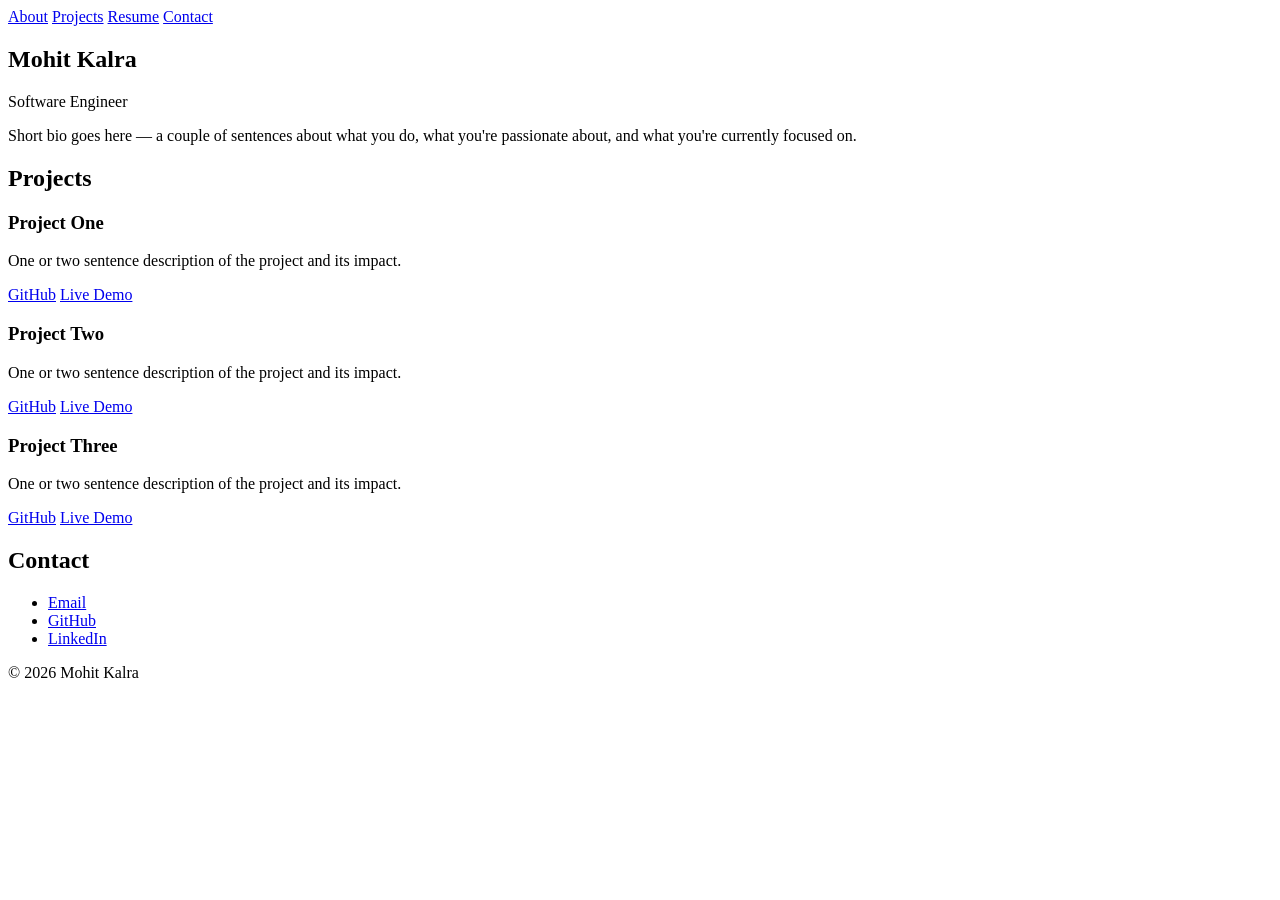
==== index.html @ 7cf1a1e3 "Initial website" ====
<!doctype html>
<html lang="en">
<head>
<meta charset="UTF-8" />
<meta name="viewport" content="width=device-width, initial-scale=1.0" />
<title>Mohit Kalra</title>
<meta name="description" content="Mohit Kalra — Software Engineer" />
<link rel="stylesheet" href="style.css" />
</head>
<body>
<header class="site-header">
  <nav>
    <a href="#about">About</a>
    <a href="#projects">Projects</a>
    <a href="resume.pdf" target="_blank" rel="noopener">Resume</a>
    <a href="#contact">Contact</a>
  </nav>
</header>

<main>
  <section id="about" class="hero">
    <h1>Mohit Kalra</h1>
    <p class="tagline">Software Engineer</p>
    <p class="bio">
      Short bio goes here — a couple of sentences about what you do,
      what you're passionate about, and what you're currently focused on.
    </p>
  </section>

  <section id="projects">
    <h2>Projects</h2>
    <div class="project-grid">
      <article class="project-card">
        <h3>Project One</h3>
        <p>One or two sentence description of the project and its impact.</p>
        <div class="project-links">
          <a href="#" target="_blank" rel="noopener">GitHub</a>
          <a href="#" target="_blank" rel="noopener">Live Demo</a>
        </div>
      </article>
      <article class="project-card">
        <h3>Project Two</h3>
        <p>One or two sentence description of the project and its impact.</p>
        <div class="project-links">
          <a href="#" target="_blank" rel="noopener">GitHub</a>
          <a href="#" target="_blank" rel="noopener">Live Demo</a>
        </div>
      </article>
      <article class="project-card">
        <h3>Project Three</h3>
        <p>One or two sentence description of the project and its impact.</p>
        <div class="project-links">
          <a href="#" target="_blank" rel="noopener">GitHub</a>
          <a href="#" target="_blank" rel="noopener">Live Demo</a>
        </div>
      </article>
    </div>
  </section>

  <section id="contact">
    <h2>Contact</h2>
    <ul class="contact-links">
      <li><a href="mailto:mohit2494@gmail.com">Email</a></li>
      <li><a href="https://github.com/mohit2494" target="_blank" rel="noopener">GitHub</a></li>
      <li><a href="https://linkedin.com/in/YOUR-HANDLE" target="_blank" rel="noopener">LinkedIn</a></li>
    </ul>
  </section>
</main>

<footer>
  <p>&copy; 2026 Mohit Kalra</p>
</footer>
</body>
</html>
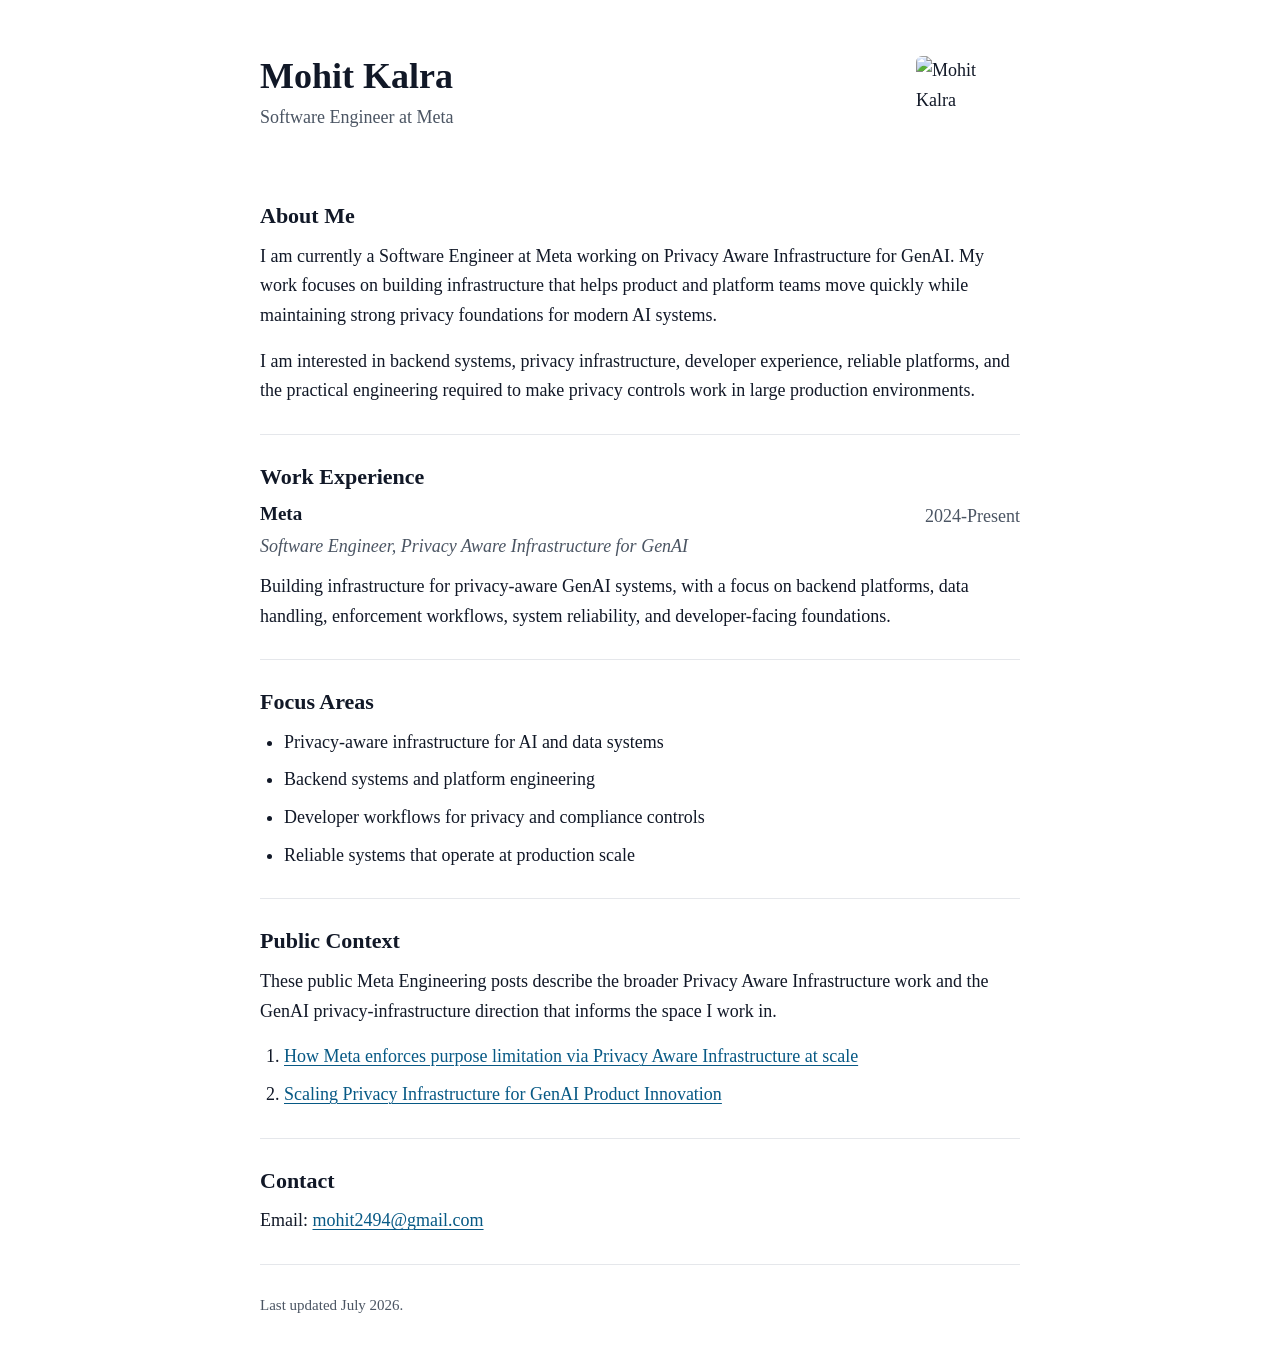
==== commit bf6ed9d0: "Simplify profile content" ====
--- a/index.html
+++ b/index.html
@@ -1,74 +1,94 @@
 <!doctype html>
 <html lang="en">
 <head>
-<meta charset="UTF-8" />
-<meta name="viewport" content="width=device-width, initial-scale=1.0" />
-<title>Mohit Kalra</title>
-<meta name="description" content="Mohit Kalra — Software Engineer" />
-<link rel="stylesheet" href="style.css" />
+  <meta charset="UTF-8" />
+  <meta name="viewport" content="width=device-width, initial-scale=1.0" />
+  <title>Mohit Kalra</title>
+  <meta name="description" content="Mohit Kalra is a software engineer working on Privacy Aware Infrastructure for GenAI at Meta." />
+  <link rel="stylesheet" href="style.css" />
 </head>
 <body>
-<header class="site-header">
-  <nav>
-    <a href="#about">About</a>
-    <a href="#projects">Projects</a>
-    <a href="resume.pdf" target="_blank" rel="noopener">Resume</a>
-    <a href="#contact">Contact</a>
-  </nav>
-</header>
+  <main>
+    <header class="page-header">
+      <div>
+        <h1>Mohit Kalra</h1>
+        <p>Software Engineer at Meta</p>
+      </div>
+      <img src="assets/images/profile.png" alt="Mohit Kalra" />
+    </header>
 
-<main>
-  <section id="about" class="hero">
-    <h1>Mohit Kalra</h1>
-    <p class="tagline">Software Engineer</p>
-    <p class="bio">
-      Short bio goes here — a couple of sentences about what you do,
-      what you're passionate about, and what you're currently focused on.
-    </p>
-  </section>
+    <section aria-labelledby="about-title">
+      <h2 id="about-title">About Me</h2>
+      <p>
+        I am currently a Software Engineer at Meta working on Privacy Aware
+        Infrastructure for GenAI. My work focuses on building infrastructure
+        that helps product and platform teams move quickly while maintaining
+        strong privacy foundations for modern AI systems.
+      </p>
+      <p>
+        I am interested in backend systems, privacy infrastructure, developer
+        experience, reliable platforms, and the practical engineering required
+        to make privacy controls work in large production environments.
+      </p>
+    </section>
 
-  <section id="projects">
-    <h2>Projects</h2>
-    <div class="project-grid">
-      <article class="project-card">
-        <h3>Project One</h3>
-        <p>One or two sentence description of the project and its impact.</p>
-        <div class="project-links">
-          <a href="#" target="_blank" rel="noopener">GitHub</a>
-          <a href="#" target="_blank" rel="noopener">Live Demo</a>
+    <section aria-labelledby="experience-title">
+      <h2 id="experience-title">Work Experience</h2>
+      <article class="entry">
+        <div class="entry-heading">
+          <h3>Meta</h3>
+          <span>2024-Present</span>
         </div>
+        <p class="role">Software Engineer, Privacy Aware Infrastructure for GenAI</p>
+        <p>
+          Building infrastructure for privacy-aware GenAI systems, with a focus
+          on backend platforms, data handling, enforcement workflows, system
+          reliability, and developer-facing foundations.
+        </p>
       </article>
-      <article class="project-card">
-        <h3>Project Two</h3>
-        <p>One or two sentence description of the project and its impact.</p>
-        <div class="project-links">
-          <a href="#" target="_blank" rel="noopener">GitHub</a>
-          <a href="#" target="_blank" rel="noopener">Live Demo</a>
-        </div>
-      </article>
-      <article class="project-card">
-        <h3>Project Three</h3>
-        <p>One or two sentence description of the project and its impact.</p>
-        <div class="project-links">
-          <a href="#" target="_blank" rel="noopener">GitHub</a>
-          <a href="#" target="_blank" rel="noopener">Live Demo</a>
-        </div>
-      </article>
-    </div>
-  </section>
+    </section>
 
-  <section id="contact">
-    <h2>Contact</h2>
-    <ul class="contact-links">
-      <li><a href="mailto:mohit2494@gmail.com">Email</a></li>
-      <li><a href="https://github.com/mohit2494" target="_blank" rel="noopener">GitHub</a></li>
-      <li><a href="https://linkedin.com/in/YOUR-HANDLE" target="_blank" rel="noopener">LinkedIn</a></li>
-    </ul>
-  </section>
-</main>
+    <section aria-labelledby="focus-title">
+      <h2 id="focus-title">Focus Areas</h2>
+      <ul>
+        <li>Privacy-aware infrastructure for AI and data systems</li>
+        <li>Backend systems and platform engineering</li>
+        <li>Developer workflows for privacy and compliance controls</li>
+        <li>Reliable systems that operate at production scale</li>
+      </ul>
+    </section>
 
-<footer>
-  <p>&copy; 2026 Mohit Kalra</p>
-</footer>
+    <section aria-labelledby="context-title">
+      <h2 id="context-title">Public Context</h2>
+      <p>
+        These public Meta Engineering posts describe the broader Privacy Aware
+        Infrastructure work and the GenAI privacy-infrastructure direction that
+        informs the space I work in.
+      </p>
+      <ol class="link-list">
+        <li>
+          <a href="https://engineering.fb.com/2024/08/27/security/privacy-aware-infrastructure-purpose-limitation-meta/" target="_blank" rel="noopener">
+            How Meta enforces purpose limitation via Privacy Aware Infrastructure at scale
+          </a>
+        </li>
+        <li>
+          <a href="https://engineering.fb.com/2025/10/23/security/scaling-privacy-infrastructure-for-genai-product-innovation/" target="_blank" rel="noopener">
+            Scaling Privacy Infrastructure for GenAI Product Innovation
+          </a>
+        </li>
+      </ol>
+    </section>
+
+    <section aria-labelledby="contact-title">
+      <h2 id="contact-title">Contact</h2>
+      <p>
+        Email: <a href="mailto:mohit2494@gmail.com">mohit2494@gmail.com</a>
+      </p>
+    </section>
+
+    <footer>
+      <p>Last updated July 2026.</p>
+    </footer>
+  </main>
 </body>
 </html>
--- a/style.css
+++ b/style.css
@@ -0,0 +1,160 @@
+:root {
+  --text: #111827;
+  --muted: #4b5563;
+  --line: #e5e7eb;
+  --link: #075985;
+  --background: #ffffff;
+}
+
+* {
+  box-sizing: border-box;
+}
+
+body {
+  margin: 0;
+  background: var(--background);
+  color: var(--text);
+  font-family: Georgia, "Times New Roman", serif;
+  font-size: 18px;
+  line-height: 1.65;
+}
+
+main {
+  width: min(760px, calc(100% - 40px));
+  margin: 0 auto;
+  padding: 56px 0 48px;
+}
+
+.page-header {
+  display: grid;
+  grid-template-columns: 1fr 104px;
+  gap: 32px;
+  align-items: start;
+  margin-bottom: 42px;
+}
+
+.page-header img {
+  width: 104px;
+  aspect-ratio: 1;
+  border-radius: 6px;
+  object-fit: cover;
+}
+
+h1,
+h2,
+h3,
+p {
+  margin-top: 0;
+}
+
+h1 {
+  margin-bottom: 6px;
+  font-size: 36px;
+  line-height: 1.15;
+  font-weight: 700;
+}
+
+.page-header p,
+.role,
+.entry-heading span,
+footer {
+  color: var(--muted);
+}
+
+h2 {
+  margin-bottom: 12px;
+  font-size: 22px;
+  line-height: 1.25;
+  font-weight: 700;
+}
+
+h3 {
+  margin-bottom: 2px;
+  font-size: 19px;
+  line-height: 1.3;
+}
+
+section {
+  padding: 28px 0;
+  border-top: 1px solid var(--line);
+}
+
+section:first-of-type {
+  border-top: 0;
+  padding-top: 0;
+}
+
+p {
+  margin-bottom: 16px;
+}
+
+p:last-child {
+  margin-bottom: 0;
+}
+
+a {
+  color: var(--link);
+  text-decoration-thickness: 1px;
+  text-underline-offset: 3px;
+}
+
+a:hover {
+  color: #0f766e;
+}
+
+ul,
+ol {
+  margin: 0;
+  padding-left: 24px;
+}
+
+li + li {
+  margin-top: 8px;
+}
+
+.entry-heading {
+  display: flex;
+  flex-wrap: wrap;
+  justify-content: space-between;
+  gap: 8px 18px;
+}
+
+.role {
+  margin-bottom: 10px;
+  font-style: italic;
+}
+
+.link-list {
+  margin-top: 14px;
+}
+
+footer {
+  padding-top: 28px;
+  border-top: 1px solid var(--line);
+  font-size: 15px;
+}
+
+footer p {
+  margin: 0;
+}
+
+@media (max-width: 620px) {
+  body {
+    font-size: 17px;
+  }
+
+  main {
+    width: min(100% - 32px, 760px);
+    padding-top: 36px;
+  }
+
+  .page-header {
+    grid-template-columns: 1fr;
+    gap: 18px;
+  }
+
+  .page-header img {
+    order: -1;
+    width: 88px;
+  }
+}
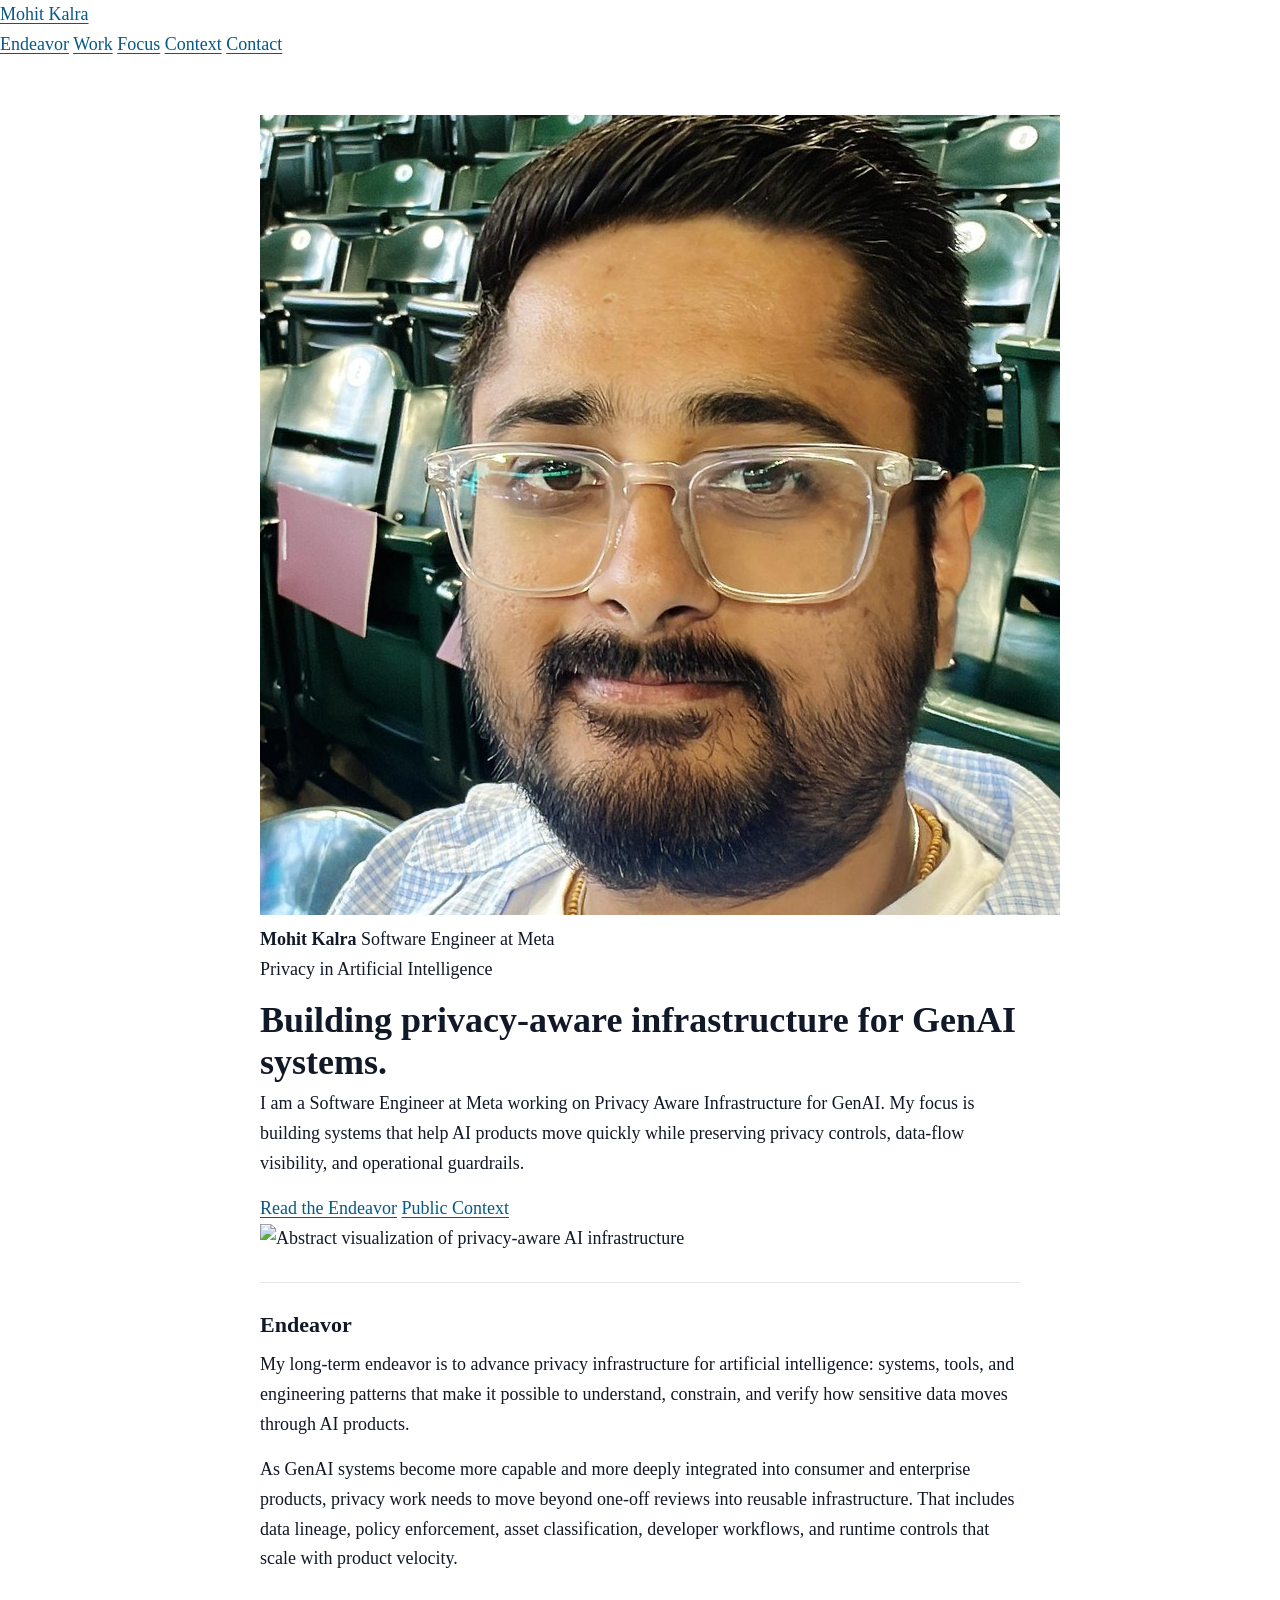
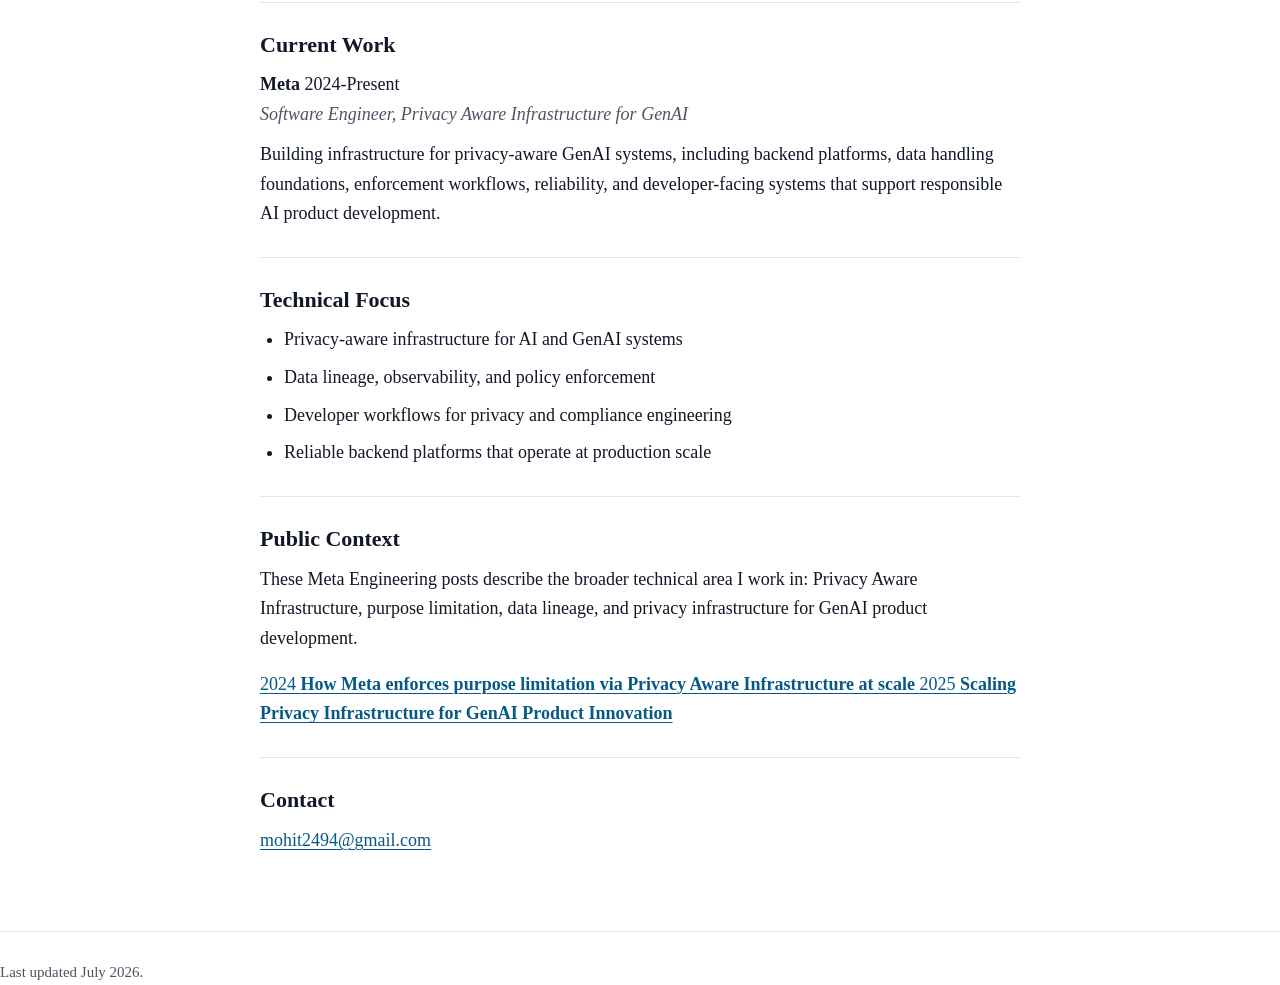
==== commit 896da87a: "Use downloaded profile photo" ====
--- a/index.html
+++ b/index.html
@@ -3,92 +3,133 @@
 <head>
   <meta charset="UTF-8" />
   <meta name="viewport" content="width=device-width, initial-scale=1.0" />
-  <title>Mohit Kalra</title>
-  <meta name="description" content="Mohit Kalra is a software engineer working on Privacy Aware Infrastructure for GenAI at Meta." />
-  <link rel="stylesheet" href="style.css" />
+  <meta name="description" content="Mohit Kalra works on privacy-aware infrastructure for artificial intelligence and GenAI systems." />
+  <meta name="keywords" content="privacy, artificial intelligence, GenAI, infrastructure, Meta, software engineering" />
+  <meta name="author" content="Mohit Kalra" />
+  <title>Mohit Kalra | Privacy in Artificial Intelligence</title>
+  <link rel="stylesheet" href="style.css?v=20260704-2" />
 </head>
 <body>
-  <main>
-    <header class="page-header">
-      <div>
-        <h1>Mohit Kalra</h1>
-        <p>Software Engineer at Meta</p>
+  <header class="site-nav">
+    <a class="brand" href="#top">Mohit Kalra</a>
+    <nav aria-label="Primary navigation">
+      <a href="#endeavor">Endeavor</a>
+      <a href="#work">Work</a>
+      <a href="#focus">Focus</a>
+      <a href="#context">Context</a>
+      <a href="#contact">Contact</a>
+    </nav>
+  </header>
+
+  <main id="top">
+    <section class="hero" aria-labelledby="hero-title">
+      <div class="hero-copy">
+        <div class="person">
+          <img src="assets/images/mohit-headshot.jpg?v=20260704-2" alt="Mohit Kalra" />
+          <div>
+            <strong>Mohit Kalra</strong>
+            <span>Software Engineer at Meta</span>
+          </div>
+        </div>
+        <p class="eyebrow">Privacy in Artificial Intelligence</p>
+        <h1 id="hero-title">Building privacy-aware infrastructure for GenAI systems.</h1>
+        <p class="hero-lead">
+          I am a Software Engineer at Meta working on Privacy Aware
+          Infrastructure for GenAI. My focus is building systems that help AI
+          products move quickly while preserving privacy controls, data-flow
+          visibility, and operational guardrails.
+        </p>
+        <div class="hero-actions">
+          <a class="button primary" href="#endeavor">Read the Endeavor</a>
+          <a class="button secondary" href="#context">Public Context</a>
+        </div>
       </div>
-      <img src="assets/images/profile.png" alt="Mohit Kalra" />
-    </header>
-
-    <section aria-labelledby="about-title">
-      <h2 id="about-title">About Me</h2>
-      <p>
-        I am currently a Software Engineer at Meta working on Privacy Aware
-        Infrastructure for GenAI. My work focuses on building infrastructure
-        that helps product and platform teams move quickly while maintaining
-        strong privacy foundations for modern AI systems.
-      </p>
-      <p>
-        I am interested in backend systems, privacy infrastructure, developer
-        experience, reliable platforms, and the practical engineering required
-        to make privacy controls work in large production environments.
-      </p>
+      <div class="hero-visual">
+        <img src="assets/images/hero-privacy-ai.png?v=20260704-2" alt="Abstract visualization of privacy-aware AI infrastructure" />
+      </div>
     </section>
 
-    <section aria-labelledby="experience-title">
-      <h2 id="experience-title">Work Experience</h2>
-      <article class="entry">
-        <div class="entry-heading">
-          <h3>Meta</h3>
-          <span>2024-Present</span>
-        </div>
-        <p class="role">Software Engineer, Privacy Aware Infrastructure for GenAI</p>
+    <section id="endeavor" class="section split">
+      <h2>Endeavor</h2>
+      <div class="content">
         <p>
-          Building infrastructure for privacy-aware GenAI systems, with a focus
-          on backend platforms, data handling, enforcement workflows, system
-          reliability, and developer-facing foundations.
+          My long-term endeavor is to advance privacy infrastructure for
+          artificial intelligence: systems, tools, and engineering patterns that
+          make it possible to understand, constrain, and verify how sensitive
+          data moves through AI products.
         </p>
-      </article>
+        <p>
+          As GenAI systems become more capable and more deeply integrated into
+          consumer and enterprise products, privacy work needs to move beyond
+          one-off reviews into reusable infrastructure. That includes data
+          lineage, policy enforcement, asset classification, developer workflows,
+          and runtime controls that scale with product velocity.
+        </p>
+      </div>
     </section>
 
-    <section aria-labelledby="focus-title">
-      <h2 id="focus-title">Focus Areas</h2>
-      <ul>
-        <li>Privacy-aware infrastructure for AI and data systems</li>
-        <li>Backend systems and platform engineering</li>
-        <li>Developer workflows for privacy and compliance controls</li>
-        <li>Reliable systems that operate at production scale</li>
-      </ul>
+    <section id="work" class="section split">
+      <h2>Current Work</h2>
+      <div class="content">
+        <article class="entry">
+          <div class="entry-title">
+            <strong>Meta</strong>
+            <span>2024-Present</span>
+          </div>
+          <p class="role">Software Engineer, Privacy Aware Infrastructure for GenAI</p>
+          <p>
+            Building infrastructure for privacy-aware GenAI systems, including
+            backend platforms, data handling foundations, enforcement workflows,
+            reliability, and developer-facing systems that support responsible AI
+            product development.
+          </p>
+        </article>
+      </div>
     </section>
 
-    <section aria-labelledby="context-title">
-      <h2 id="context-title">Public Context</h2>
-      <p>
-        These public Meta Engineering posts describe the broader Privacy Aware
-        Infrastructure work and the GenAI privacy-infrastructure direction that
-        informs the space I work in.
-      </p>
-      <ol class="link-list">
-        <li>
-          <a href="https://engineering.fb.com/2024/08/27/security/privacy-aware-infrastructure-purpose-limitation-meta/" target="_blank" rel="noopener">
-            How Meta enforces purpose limitation via Privacy Aware Infrastructure at scale
-          </a>
-        </li>
-        <li>
-          <a href="https://engineering.fb.com/2025/10/23/security/scaling-privacy-infrastructure-for-genai-product-innovation/" target="_blank" rel="noopener">
-            Scaling Privacy Infrastructure for GenAI Product Innovation
-          </a>
-        </li>
-      </ol>
+    <section id="focus" class="section split">
+      <h2>Technical Focus</h2>
+      <div class="content">
+        <ul class="focus-list">
+          <li>Privacy-aware infrastructure for AI and GenAI systems</li>
+          <li>Data lineage, observability, and policy enforcement</li>
+          <li>Developer workflows for privacy and compliance engineering</li>
+          <li>Reliable backend platforms that operate at production scale</li>
+        </ul>
+      </div>
     </section>
 
-    <section aria-labelledby="contact-title">
-      <h2 id="contact-title">Contact</h2>
-      <p>
-        Email: <a href="mailto:mohit2494@gmail.com">mohit2494@gmail.com</a>
-      </p>
+    <section id="context" class="section split">
+      <h2>Public Context</h2>
+      <div class="content">
+        <p>
+          These Meta Engineering posts describe the broader technical area I
+          work in: Privacy Aware Infrastructure, purpose limitation, data
+          lineage, and privacy infrastructure for GenAI product development.
+        </p>
+        <div class="article-list">
+          <a href="https://engineering.fb.com/2024/08/27/security/privacy-aware-infrastructure-purpose-limitation-meta/" target="_blank" rel="noopener">
+            <span>2024</span>
+            <strong>How Meta enforces purpose limitation via Privacy Aware Infrastructure at scale</strong>
+          </a>
+          <a href="https://engineering.fb.com/2025/10/23/security/scaling-privacy-infrastructure-for-genai-product-innovation/" target="_blank" rel="noopener">
+            <span>2025</span>
+            <strong>Scaling Privacy Infrastructure for GenAI Product Innovation</strong>
+          </a>
+        </div>
+      </div>
     </section>
 
-    <footer>
-      <p>Last updated July 2026.</p>
-    </footer>
+    <section id="contact" class="section split">
+      <h2>Contact</h2>
+      <div class="content">
+        <p><a href="mailto:mohit2494@gmail.com">mohit2494@gmail.com</a></p>
+      </div>
+    </section>
   </main>
+
+  <footer>
+    <p>Last updated July 2026.</p>
+  </footer>
 </body>
 </html>
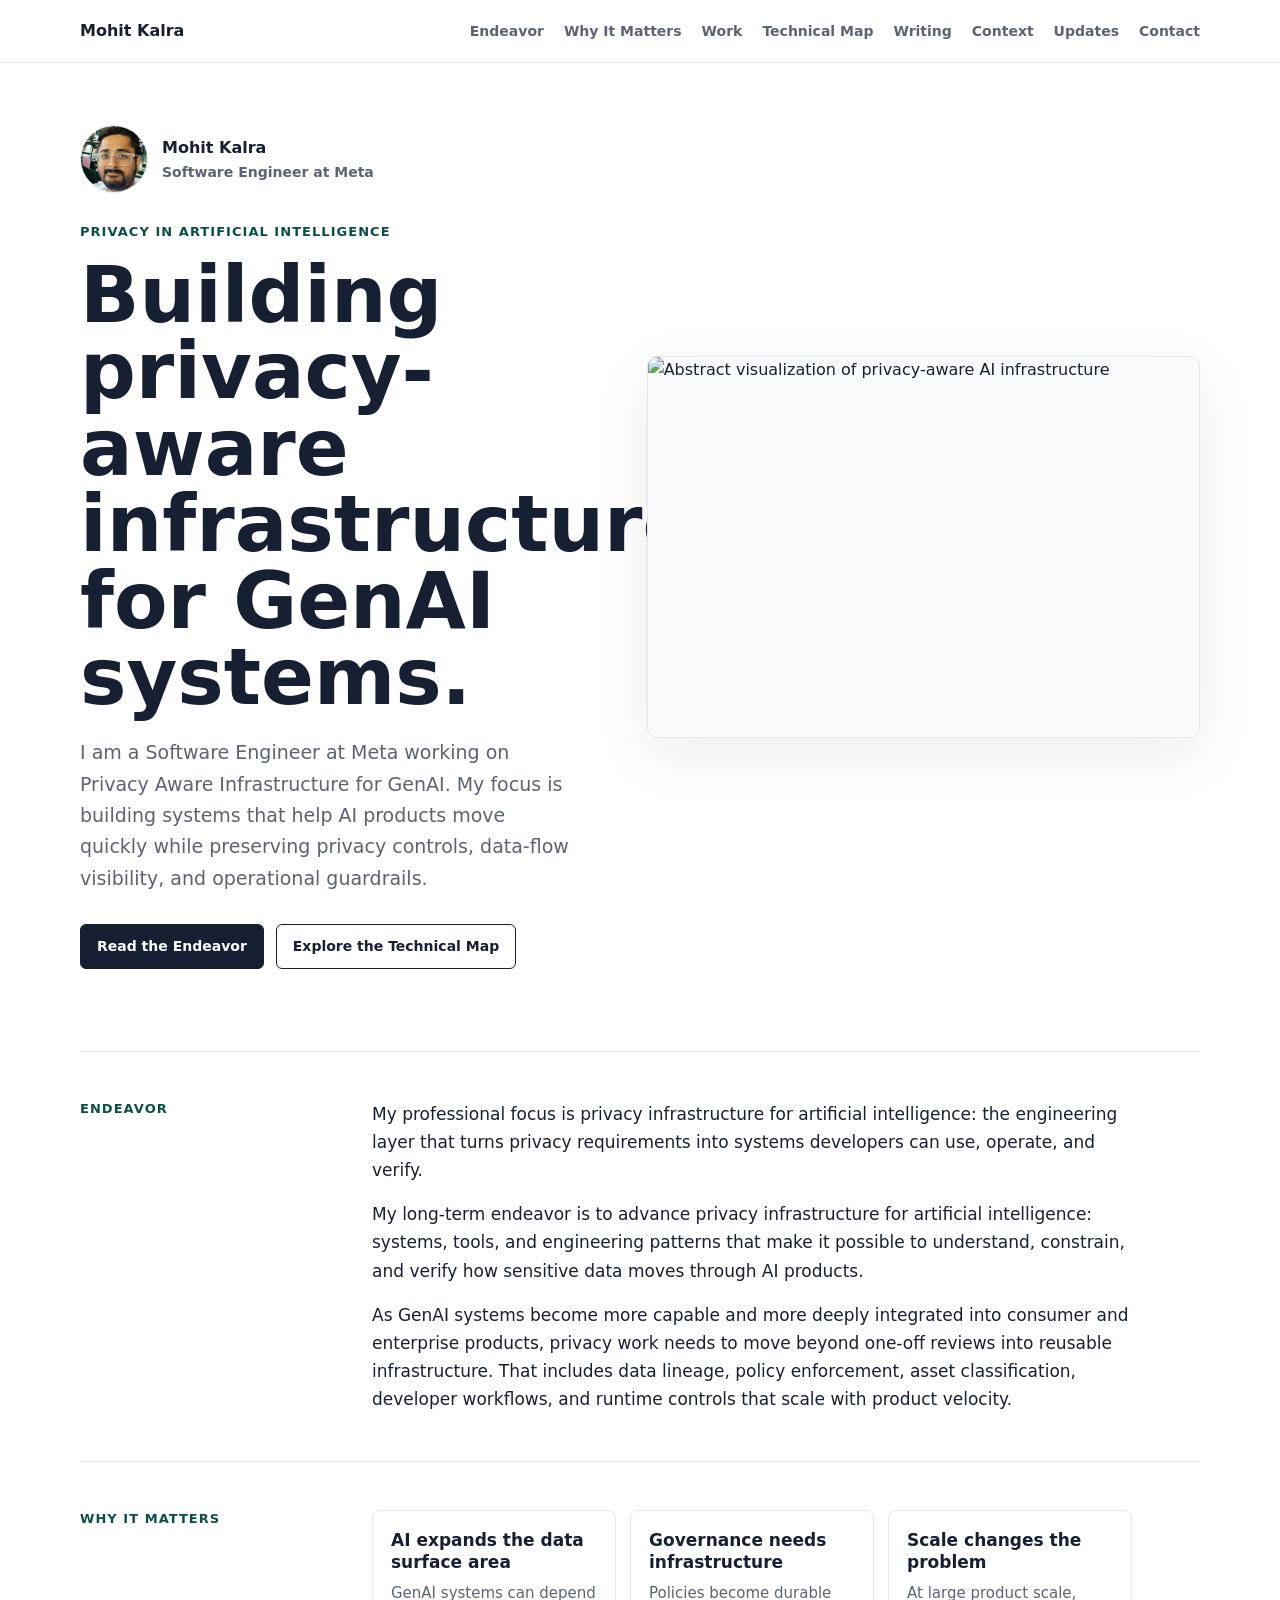
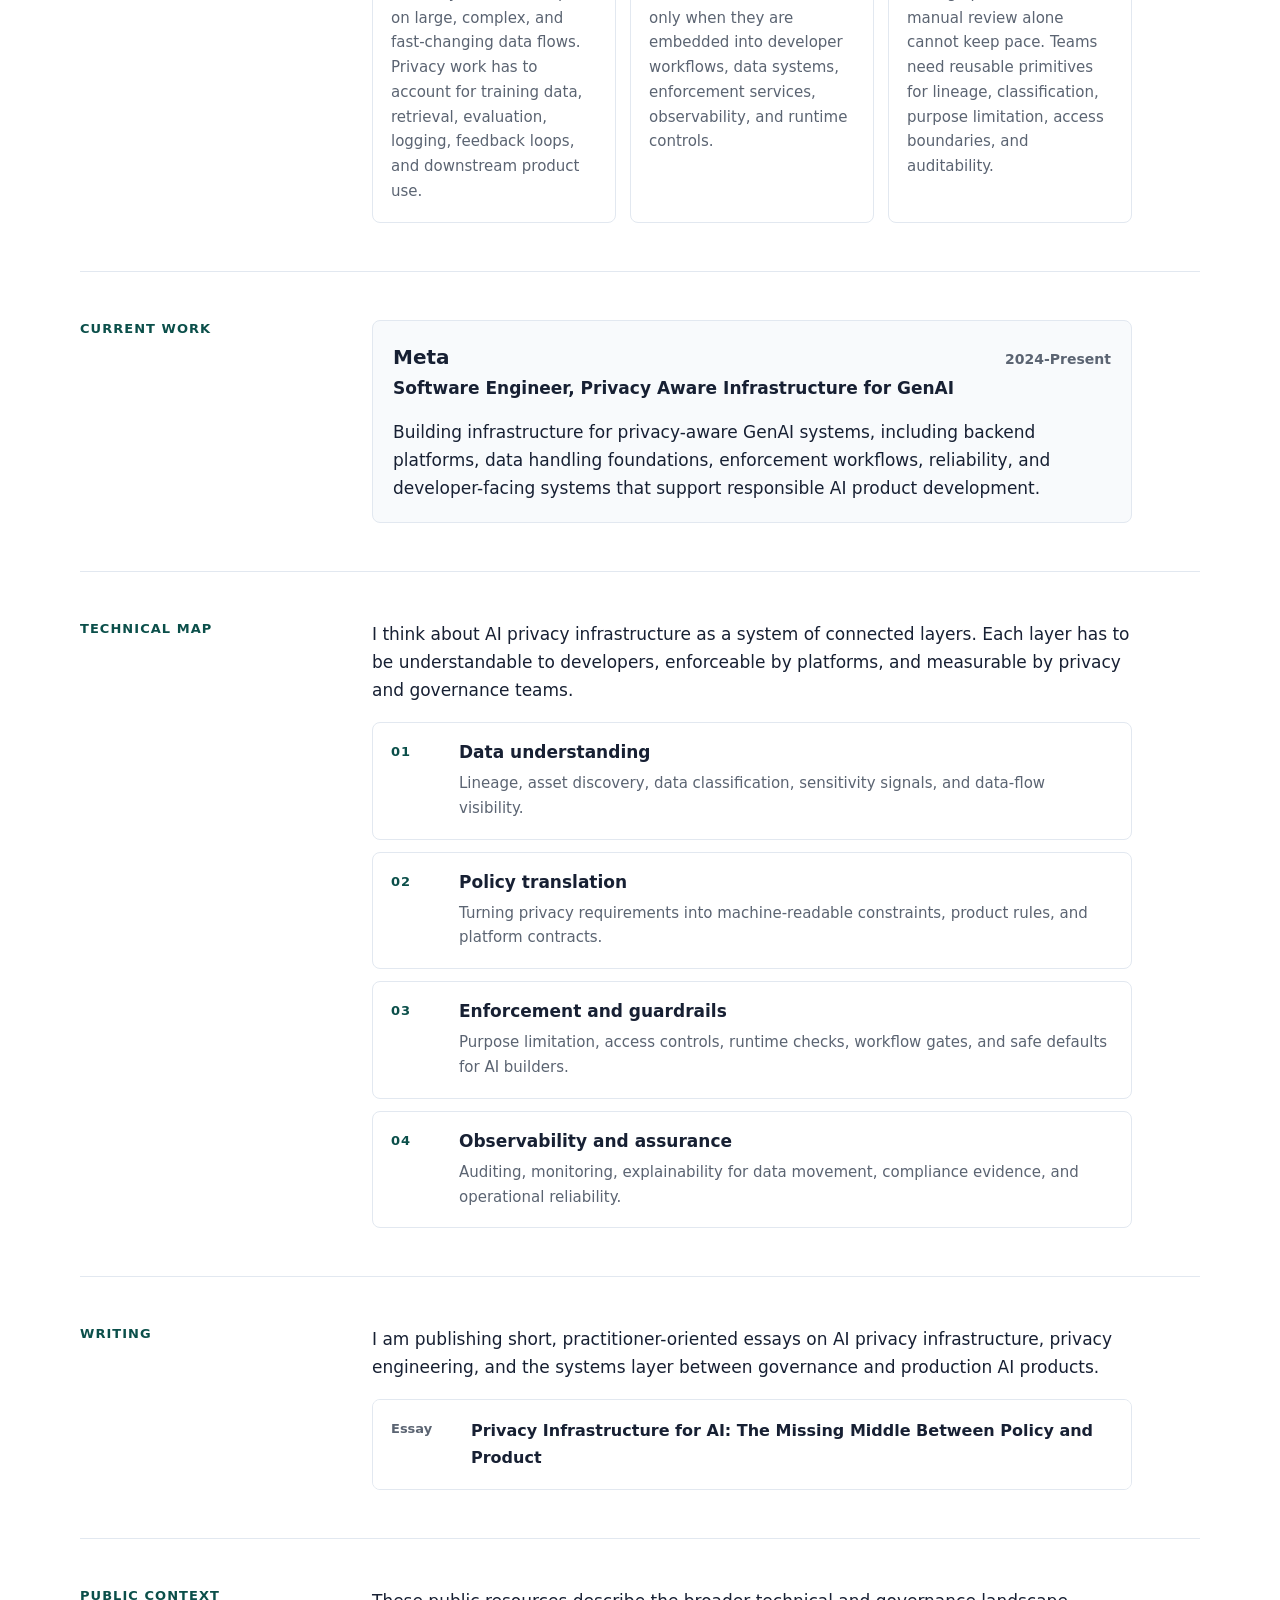
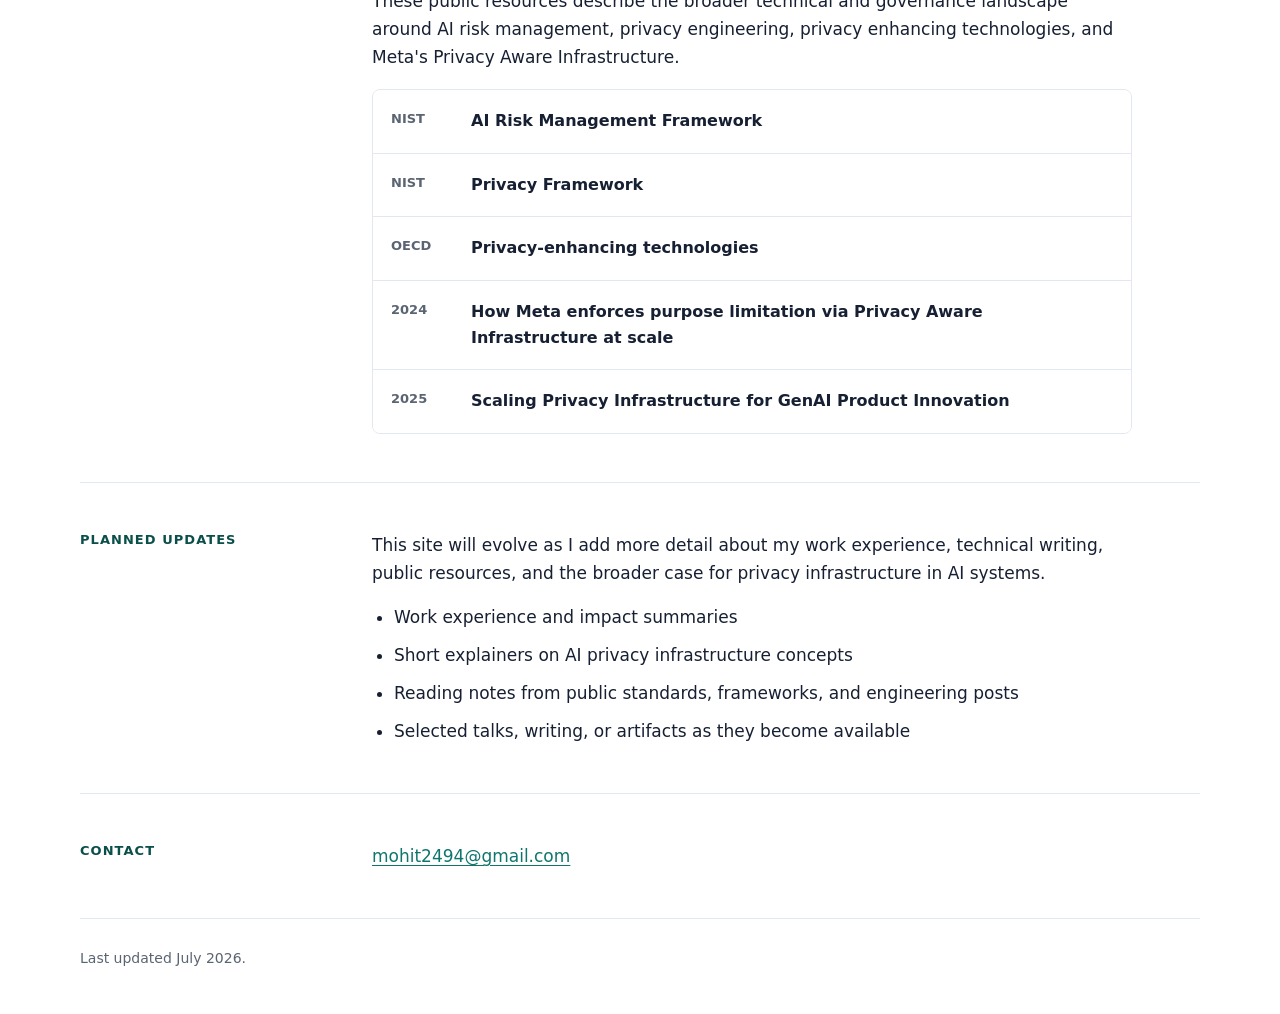
==== commit 8ec20083: "Publish first AI privacy essay" ====
--- a/index.html
+++ b/index.html
@@ -6,17 +6,26 @@
   <meta name="description" content="Mohit Kalra works on privacy-aware infrastructure for artificial intelligence and GenAI systems." />
   <meta name="keywords" content="privacy, artificial intelligence, GenAI, infrastructure, Meta, software engineering" />
   <meta name="author" content="Mohit Kalra" />
+  <link rel="canonical" href="https://kalra-mohit.github.io/" />
+  <meta property="og:title" content="Mohit Kalra | Privacy in Artificial Intelligence" />
+  <meta property="og:description" content="Software engineering work and writing on privacy-aware infrastructure for AI and GenAI systems." />
+  <meta property="og:type" content="website" />
+  <meta property="og:url" content="https://kalra-mohit.github.io/" />
+  <meta property="og:image" content="https://kalra-mohit.github.io/assets/images/hero-privacy-ai.png?v=20260706-1" />
   <title>Mohit Kalra | Privacy in Artificial Intelligence</title>
-  <link rel="stylesheet" href="style.css?v=20260704-2" />
+  <link rel="stylesheet" href="style.css?v=20260706-1" />
 </head>
 <body>
   <header class="site-nav">
     <a class="brand" href="#top">Mohit Kalra</a>
     <nav aria-label="Primary navigation">
       <a href="#endeavor">Endeavor</a>
+      <a href="#why">Why It Matters</a>
       <a href="#work">Work</a>
-      <a href="#focus">Focus</a>
+      <a href="#map">Technical Map</a>
+      <a href="#writing">Writing</a>
       <a href="#context">Context</a>
+      <a href="#updates">Updates</a>
       <a href="#contact">Contact</a>
     </nav>
   </header>
@@ -25,7 +34,7 @@
     <section class="hero" aria-labelledby="hero-title">
       <div class="hero-copy">
         <div class="person">
-          <img src="assets/images/mohit-headshot.jpg?v=20260704-2" alt="Mohit Kalra" />
+          <img src="assets/images/mohit-headshot.jpg?v=20260706-1" alt="Mohit Kalra" />
           <div>
             <strong>Mohit Kalra</strong>
             <span>Software Engineer at Meta</span>
@@ -41,17 +50,22 @@
         </p>
         <div class="hero-actions">
           <a class="button primary" href="#endeavor">Read the Endeavor</a>
-          <a class="button secondary" href="#context">Public Context</a>
+          <a class="button secondary" href="#map">Explore the Technical Map</a>
         </div>
       </div>
       <div class="hero-visual">
-        <img src="assets/images/hero-privacy-ai.png?v=20260704-2" alt="Abstract visualization of privacy-aware AI infrastructure" />
+        <img src="assets/images/hero-privacy-ai.png?v=20260706-1" alt="Abstract visualization of privacy-aware AI infrastructure" />
       </div>
     </section>
 
     <section id="endeavor" class="section split">
       <h2>Endeavor</h2>
       <div class="content">
+        <p class="section-lead">
+          My professional focus is privacy infrastructure for artificial
+          intelligence: the engineering layer that turns privacy requirements
+          into systems developers can use, operate, and verify.
+        </p>
         <p>
           My long-term endeavor is to advance privacy infrastructure for
           artificial intelligence: systems, tools, and engineering patterns that
@@ -65,6 +79,38 @@
           lineage, policy enforcement, asset classification, developer workflows,
           and runtime controls that scale with product velocity.
         </p>
+      </div>
+    </section>
+
+    <section id="why" class="section split">
+      <h2>Why It Matters</h2>
+      <div class="content">
+        <div class="insight-grid">
+          <article>
+            <h3>AI expands the data surface area</h3>
+            <p>
+              GenAI systems can depend on large, complex, and fast-changing data
+              flows. Privacy work has to account for training data, retrieval,
+              evaluation, logging, feedback loops, and downstream product use.
+            </p>
+          </article>
+          <article>
+            <h3>Governance needs infrastructure</h3>
+            <p>
+              Policies become durable only when they are embedded into developer
+              workflows, data systems, enforcement services, observability, and
+              runtime controls.
+            </p>
+          </article>
+          <article>
+            <h3>Scale changes the problem</h3>
+            <p>
+              At large product scale, manual review alone cannot keep pace.
+              Teams need reusable primitives for lineage, classification,
+              purpose limitation, access boundaries, and auditability.
+            </p>
+          </article>
+        </div>
       </div>
     </section>
 
@@ -87,15 +133,61 @@
       </div>
     </section>
 
-    <section id="focus" class="section split">
-      <h2>Technical Focus</h2>
-      <div class="content">
-        <ul class="focus-list">
-          <li>Privacy-aware infrastructure for AI and GenAI systems</li>
-          <li>Data lineage, observability, and policy enforcement</li>
-          <li>Developer workflows for privacy and compliance engineering</li>
-          <li>Reliable backend platforms that operate at production scale</li>
-        </ul>
+    <section id="map" class="section split">
+      <h2>Technical Map</h2>
+      <div class="content">
+        <p>
+          I think about AI privacy infrastructure as a system of connected
+          layers. Each layer has to be understandable to developers, enforceable
+          by platforms, and measurable by privacy and governance teams.
+        </p>
+        <div class="map-list">
+          <article>
+            <span>01</span>
+            <div>
+              <h3>Data understanding</h3>
+              <p>Lineage, asset discovery, data classification, sensitivity signals, and data-flow visibility.</p>
+            </div>
+          </article>
+          <article>
+            <span>02</span>
+            <div>
+              <h3>Policy translation</h3>
+              <p>Turning privacy requirements into machine-readable constraints, product rules, and platform contracts.</p>
+            </div>
+          </article>
+          <article>
+            <span>03</span>
+            <div>
+              <h3>Enforcement and guardrails</h3>
+              <p>Purpose limitation, access controls, runtime checks, workflow gates, and safe defaults for AI builders.</p>
+            </div>
+          </article>
+          <article>
+            <span>04</span>
+            <div>
+              <h3>Observability and assurance</h3>
+              <p>Auditing, monitoring, explainability for data movement, compliance evidence, and operational reliability.</p>
+            </div>
+          </article>
+        </div>
+      </div>
+    </section>
+
+    <section id="writing" class="section split">
+      <h2>Writing</h2>
+      <div class="content">
+        <p>
+          I am publishing short, practitioner-oriented essays on AI privacy
+          infrastructure, privacy engineering, and the systems layer between
+          governance and production AI products.
+        </p>
+        <div class="article-list">
+          <a href="blog/privacy-infrastructure-for-ai.html">
+            <span>Essay</span>
+            <strong>Privacy Infrastructure for AI: The Missing Middle Between Policy and Product</strong>
+          </a>
+        </div>
       </div>
     </section>
 
@@ -103,11 +195,23 @@
       <h2>Public Context</h2>
       <div class="content">
         <p>
-          These Meta Engineering posts describe the broader technical area I
-          work in: Privacy Aware Infrastructure, purpose limitation, data
-          lineage, and privacy infrastructure for GenAI product development.
+          These public resources describe the broader technical and governance
+          landscape around AI risk management, privacy engineering, privacy
+          enhancing technologies, and Meta's Privacy Aware Infrastructure.
         </p>
         <div class="article-list">
+          <a href="https://www.nist.gov/itl/ai-risk-management-framework" target="_blank" rel="noopener">
+            <span>NIST</span>
+            <strong>AI Risk Management Framework</strong>
+          </a>
+          <a href="https://www.nist.gov/privacy-framework" target="_blank" rel="noopener">
+            <span>NIST</span>
+            <strong>Privacy Framework</strong>
+          </a>
+          <a href="https://www.oecd.org/en/topics/sub-issues/privacy-enhancing-technologies.html" target="_blank" rel="noopener">
+            <span>OECD</span>
+            <strong>Privacy-enhancing technologies</strong>
+          </a>
           <a href="https://engineering.fb.com/2024/08/27/security/privacy-aware-infrastructure-purpose-limitation-meta/" target="_blank" rel="noopener">
             <span>2024</span>
             <strong>How Meta enforces purpose limitation via Privacy Aware Infrastructure at scale</strong>
@@ -117,6 +221,23 @@
             <strong>Scaling Privacy Infrastructure for GenAI Product Innovation</strong>
           </a>
         </div>
+      </div>
+    </section>
+
+    <section id="updates" class="section split">
+      <h2>Planned Updates</h2>
+      <div class="content">
+        <p>
+          This site will evolve as I add more detail about my work experience,
+          technical writing, public resources, and the broader case for privacy
+          infrastructure in AI systems.
+        </p>
+        <ul class="focus-list">
+          <li>Work experience and impact summaries</li>
+          <li>Short explainers on AI privacy infrastructure concepts</li>
+          <li>Reading notes from public standards, frameworks, and engineering posts</li>
+          <li>Selected talks, writing, or artifacts as they become available</li>
+        </ul>
       </div>
     </section>
 
--- a/style.css
+++ b/style.css
@@ -1,43 +1,116 @@
 :root {
-  --text: #111827;
-  --muted: #4b5563;
-  --line: #e5e7eb;
-  --link: #075985;
   --background: #ffffff;
+  --text: #172033;
+  --muted: #5b6472;
+  --line: #e2e8f0;
+  --panel: #f8fafc;
+  --accent: #0f766e;
+  --accent-dark: #0b4f4a;
 }
 
 * {
   box-sizing: border-box;
+}
+
+html {
+  scroll-behavior: smooth;
 }
 
 body {
   margin: 0;
   background: var(--background);
   color: var(--text);
-  font-family: Georgia, "Times New Roman", serif;
-  font-size: 18px;
+  font-family: ui-sans-serif, system-ui, -apple-system, BlinkMacSystemFont, "Segoe UI", sans-serif;
   line-height: 1.65;
-}
-
-main {
-  width: min(760px, calc(100% - 40px));
+  -webkit-font-smoothing: antialiased;
+}
+
+.site-nav {
+  position: sticky;
+  top: 0;
+  z-index: 20;
+  display: flex;
+  align-items: center;
+  justify-content: space-between;
+  gap: 24px;
+  padding: 18px max(24px, calc((100vw - 1120px) / 2));
+  background: rgba(255, 255, 255, 0.9);
+  border-bottom: 1px solid var(--line);
+  backdrop-filter: blur(14px);
+}
+
+.brand {
+  color: var(--text);
+  font-weight: 800;
+  text-decoration: none;
+}
+
+nav {
+  display: flex;
+  flex-wrap: wrap;
+  gap: 10px 20px;
+  color: var(--muted);
+  font-size: 14px;
+  font-weight: 700;
+}
+
+nav a {
+  color: inherit;
+  text-decoration: none;
+}
+
+main,
+footer {
+  width: min(1120px, calc(100% - 48px));
   margin: 0 auto;
-  padding: 56px 0 48px;
-}
-
-.page-header {
-  display: grid;
-  grid-template-columns: 1fr 104px;
-  gap: 32px;
-  align-items: start;
-  margin-bottom: 42px;
-}
-
-.page-header img {
-  width: 104px;
-  aspect-ratio: 1;
-  border-radius: 6px;
+}
+
+.hero {
+  display: grid;
+  grid-template-columns: minmax(0, 0.94fr) minmax(360px, 1.06fr);
+  gap: clamp(36px, 6vw, 76px);
+  align-items: center;
+  min-height: calc(100vh - 64px);
+  padding: 62px 0 82px;
+}
+
+.person {
+  display: flex;
+  align-items: center;
+  gap: 14px;
+  margin-bottom: 28px;
+}
+
+.person img {
+  width: 68px;
+  height: 68px;
+  border: 1px solid var(--line);
+  border-radius: 50%;
   object-fit: cover;
+}
+
+.person strong,
+.person span {
+  display: block;
+}
+
+.person strong {
+  font-size: 16px;
+}
+
+.person span {
+  color: var(--muted);
+  font-size: 14px;
+  font-weight: 650;
+}
+
+.eyebrow {
+  margin: 0 0 14px;
+  color: var(--accent-dark);
+  font-size: 13px;
+  font-weight: 800;
+  letter-spacing: 0.08em;
+  text-transform: uppercase;
 }
 
 h1,
@@ -48,113 +121,344 @@
 }
 
 h1 {
-  margin-bottom: 6px;
-  font-size: 36px;
-  line-height: 1.15;
-  font-weight: 700;
-}
-
-.page-header p,
-.role,
-.entry-heading span,
+  max-width: 760px;
+  margin-bottom: 22px;
+  font-size: clamp(46px, 7vw, 78px);
+  line-height: 0.98;
+  letter-spacing: 0;
+}
+
+.hero-lead {
+  max-width: 650px;
+  margin-bottom: 30px;
+  color: var(--muted);
+  font-size: 19px;
+}
+
+.hero-actions {
+  display: flex;
+  flex-wrap: wrap;
+  gap: 12px;
+}
+
+.button {
+  display: inline-flex;
+  align-items: center;
+  justify-content: center;
+  min-height: 44px;
+  padding: 10px 16px;
+  border: 1px solid var(--text);
+  border-radius: 6px;
+  font-size: 14px;
+  font-weight: 800;
+  text-decoration: none;
+}
+
+.button.primary {
+  background: var(--text);
+  color: #ffffff;
+}
+
+.button.secondary {
+  color: var(--text);
+}
+
+.hero-visual {
+  overflow: hidden;
+  border: 1px solid var(--line);
+  border-radius: 10px;
+  background: var(--panel);
+  box-shadow: 0 18px 60px rgba(15, 23, 42, 0.08);
+}
+
+.hero-visual img {
+  display: block;
+  width: 100%;
+  aspect-ratio: 1.45;
+  object-fit: cover;
+}
+
+.section {
+  padding: 48px 0;
+  border-top: 1px solid var(--line);
+}
+
+.split {
+  display: grid;
+  grid-template-columns: 220px 1fr;
+  gap: clamp(28px, 6vw, 72px);
+}
+
+h2 {
+  margin: 0;
+  color: var(--accent-dark);
+  font-size: 13px;
+  font-weight: 850;
+  letter-spacing: 0.08em;
+  line-height: 1.4;
+  text-transform: uppercase;
+}
+
+.content {
+  max-width: 760px;
+}
+
+.content p,
+.focus-list {
+  color: var(--text);
+  font-size: 17px;
+}
+
+.section-lead {
+  color: var(--muted);
+  font-size: 19px;
+}
+
+.content p {
+  margin-bottom: 16px;
+}
+
+.content p:last-child {
+  margin-bottom: 0;
+}
+
+.entry {
+  padding: 20px;
+  border: 1px solid var(--line);
+  border-radius: 8px;
+  background: var(--panel);
+}
+
+.entry-title {
+  display: flex;
+  flex-wrap: wrap;
+  align-items: baseline;
+  justify-content: space-between;
+  gap: 8px 18px;
+}
+
+.entry-title strong {
+  font-size: 20px;
+}
+
+.entry-title span,
+.role {
+  color: var(--muted);
+  font-size: 14px;
+  font-weight: 650;
+}
+
+.role {
+  margin-bottom: 12px;
+}
+
+.focus-list {
+  display: grid;
+  gap: 10px;
+  margin: 0;
+  padding-left: 22px;
+}
+
+.insight-grid {
+  display: grid;
+  grid-template-columns: repeat(3, minmax(0, 1fr));
+  gap: 14px;
+}
+
+.insight-grid article,
+.map-list article {
+  border: 1px solid var(--line);
+  border-radius: 8px;
+  background: #ffffff;
+}
+
+.insight-grid article {
+  padding: 18px;
+}
+
+.insight-grid h3,
+.map-list h3 {
+  margin-bottom: 8px;
+  font-size: 17px;
+  line-height: 1.3;
+}
+
+.insight-grid p,
+.map-list p {
+  color: var(--muted);
+  font-size: 15px;
+}
+
+.map-list {
+  display: grid;
+  gap: 12px;
+  margin-top: 18px;
+}
+
+.map-list article {
+  display: grid;
+  grid-template-columns: 52px 1fr;
+  gap: 16px;
+  padding: 18px;
+}
+
+.map-list span {
+  color: var(--accent-dark);
+  font-size: 13px;
+  font-weight: 850;
+  letter-spacing: 0.08em;
+}
+
+.article-list {
+  display: grid;
+  gap: 0;
+  margin-top: 18px;
+  border: 1px solid var(--line);
+  border-radius: 8px;
+  overflow: hidden;
+}
+
+.article-list a {
+  display: grid;
+  grid-template-columns: 64px 1fr;
+  gap: 16px;
+  padding: 18px;
+  color: var(--text);
+  text-decoration: none;
+  background: #ffffff;
+}
+
+.article-list a + a {
+  border-top: 1px solid var(--line);
+}
+
+.article-list a:hover {
+  background: var(--panel);
+}
+
+.article-list span {
+  color: var(--muted);
+  font-size: 13px;
+  font-weight: 850;
+}
+
+a {
+  color: var(--accent);
+  text-underline-offset: 3px;
+}
+
+a:hover,
+nav a:hover,
+.brand:hover {
+  color: #075985;
+}
+
 footer {
-  color: var(--muted);
-}
-
-h2 {
-  margin-bottom: 12px;
-  font-size: 22px;
-  line-height: 1.25;
-  font-weight: 700;
-}
-
-h3 {
-  margin-bottom: 2px;
-  font-size: 19px;
-  line-height: 1.3;
-}
-
-section {
+  padding: 28px 0 44px;
+  color: var(--muted);
+  font-size: 14px;
+  border-top: 1px solid var(--line);
+}
+
+footer p {
+  margin: 0;
+}
+
+.post {
+  width: min(780px, 100%);
+  margin: 0 auto;
+  padding: 64px 0 40px;
+}
+
+.post-header {
+  margin-bottom: 42px;
+  padding-bottom: 28px;
+  border-bottom: 1px solid var(--line);
+}
+
+.post-header h1 {
+  font-size: clamp(38px, 6vw, 64px);
+}
+
+.post-meta {
+  margin-bottom: 20px;
+  color: var(--muted);
+  font-size: 15px;
+  font-weight: 650;
+}
+
+.post section {
   padding: 28px 0;
   border-top: 1px solid var(--line);
 }
 
-section:first-of-type {
+.post section:first-of-type {
   border-top: 0;
-  padding-top: 0;
-}
-
-p {
-  margin-bottom: 16px;
-}
-
-p:last-child {
-  margin-bottom: 0;
-}
-
-a {
-  color: var(--link);
-  text-decoration-thickness: 1px;
-  text-underline-offset: 3px;
-}
-
-a:hover {
-  color: #0f766e;
-}
-
-ul,
-ol {
+}
+
+.post h2 {
+  margin-bottom: 12px;
+  color: var(--text);
+  font-size: 24px;
+  letter-spacing: 0;
+  text-transform: none;
+}
+
+.post p,
+.post li {
+  color: var(--text);
+  font-size: 18px;
+}
+
+.post ul {
+  display: grid;
+  gap: 10px;
   margin: 0;
   padding-left: 24px;
 }
 
-li + li {
-  margin-top: 8px;
-}
-
-.entry-heading {
-  display: flex;
-  flex-wrap: wrap;
-  justify-content: space-between;
-  gap: 8px 18px;
-}
-
-.role {
-  margin-bottom: 10px;
-  font-style: italic;
-}
-
-.link-list {
-  margin-top: 14px;
-}
-
-footer {
-  padding-top: 28px;
-  border-top: 1px solid var(--line);
-  font-size: 15px;
-}
-
-footer p {
-  margin: 0;
+@media (max-width: 860px) {
+  .site-nav {
+    align-items: flex-start;
+    flex-direction: column;
+    gap: 10px;
+  }
+
+  .hero,
+  .split {
+    grid-template-columns: 1fr;
+  }
+
+  .insight-grid {
+    grid-template-columns: 1fr;
+  }
+
+  .hero {
+    min-height: auto;
+    padding: 42px 0 58px;
+  }
+
+  .hero-visual {
+    order: -1;
+  }
 }
 
 @media (max-width: 620px) {
-  body {
-    font-size: 17px;
-  }
-
-  main {
-    width: min(100% - 32px, 760px);
-    padding-top: 36px;
-  }
-
-  .page-header {
+  main,
+  footer {
+    width: min(100% - 32px, 1120px);
+  }
+
+  .site-nav {
+    padding: 16px;
+  }
+
+  h1 {
+    font-size: 42px;
+  }
+
+  .article-list a {
     grid-template-columns: 1fr;
-    gap: 18px;
-  }
-
-  .page-header img {
-    order: -1;
-    width: 88px;
-  }
-}
+    gap: 4px;
+  }
+}
